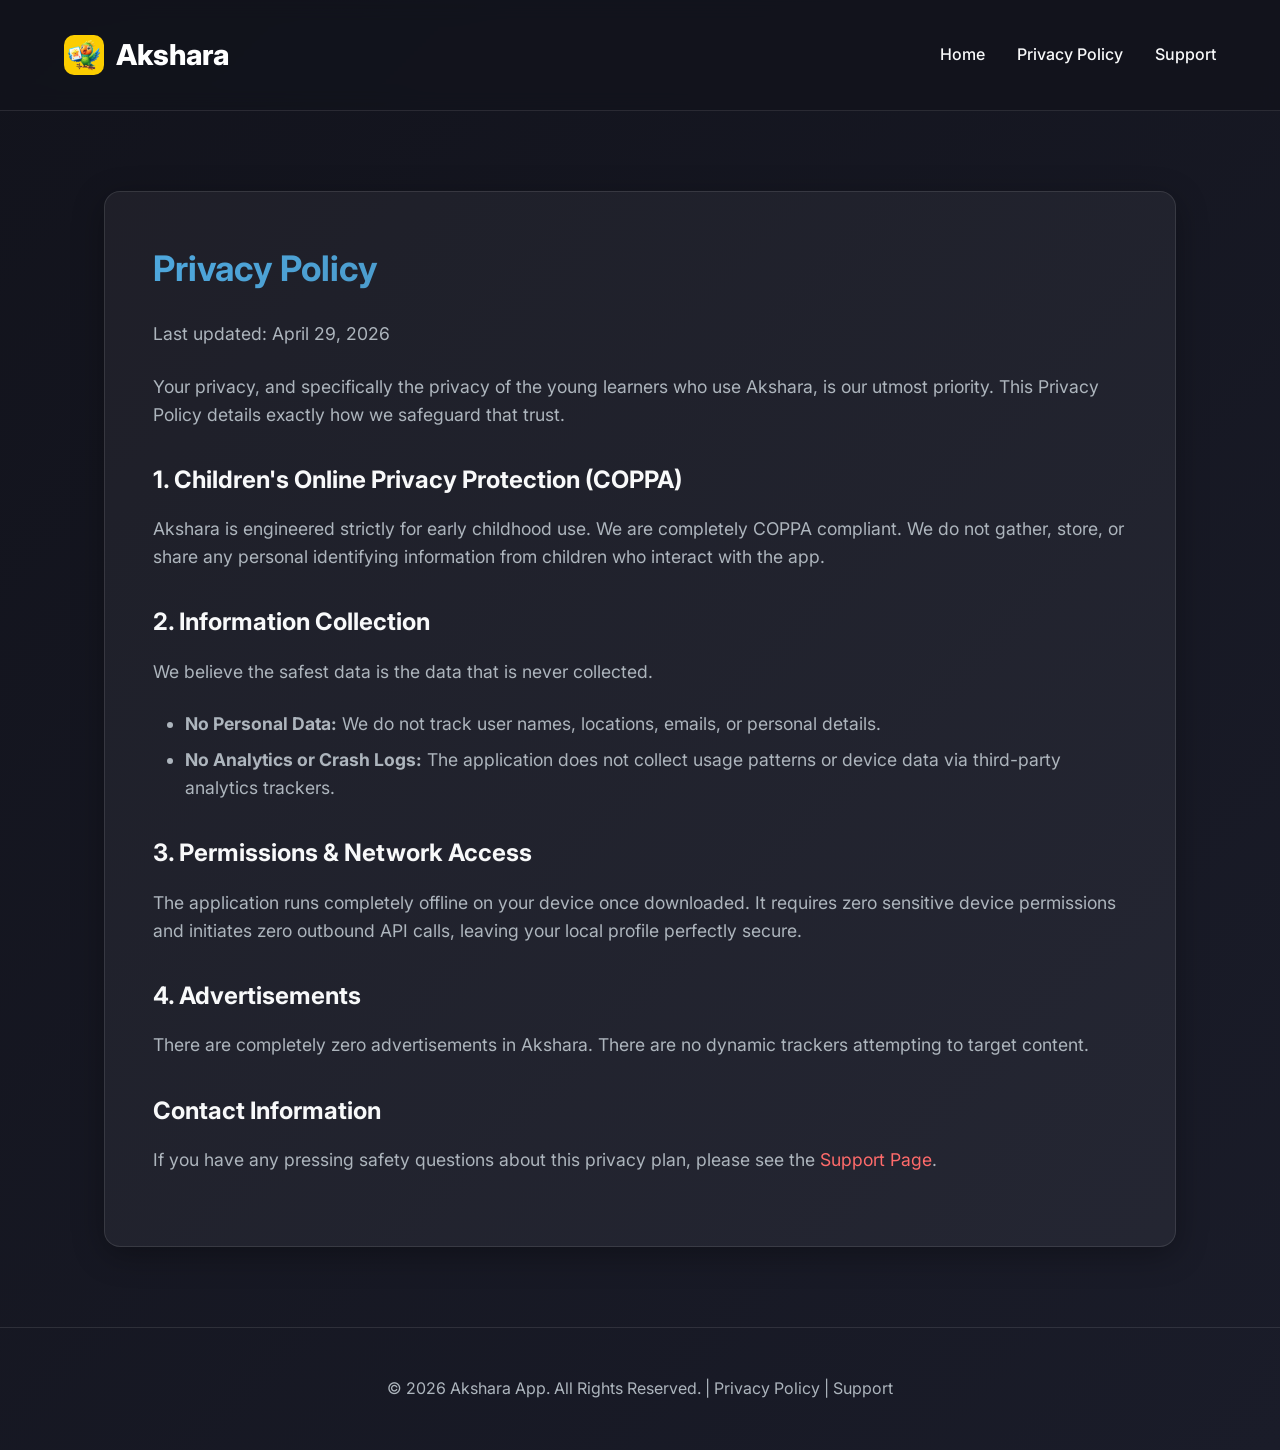
==== privacy.html @ ad1d8354 "feat: added static pages for Akshara app to enable AppStore registration" ====
<!DOCTYPE html>
<html lang="en">
<head>
  <meta charset="UTF-8">
  <meta name="viewport" content="width=device-width, initial-scale=1.0">
  <title>Privacy Policy - Akshara</title>
  <link rel="stylesheet" href="style.css">
  <link rel="preconnect" href="https://fonts.googleapis.com">
  <link rel="preconnect" href="https://fonts.gstatic.com" crossorigin>
  <link href="https://fonts.googleapis.com/css2?family=Inter:wght@400;600;800;900&display=swap" rel="stylesheet">
</head>
<body>

  <header>
    <div class="logo"><img src="AppIcon.png" alt="Akshara App Icon" class="app-icon"> Akshara</div>
    <nav>
      <ul>
        <li><a href="index.html">Home</a></li>
        <li><a href="privacy.html">Privacy Policy</a></li>
        <li><a href="support.html">Support</a></li>
      </ul>
    </nav>
  </header>

  <main class="fade-in">
    <div class="glass-card content">
      <h2>Privacy Policy</h2>
      <p>Last updated: April 29, 2026</p>
      
      <p>Your privacy, and specifically the privacy of the young learners who use Akshara, is our utmost priority. This Privacy Policy details exactly how we safeguard that trust.</p>

      <h3>1. Children's Online Privacy Protection (COPPA)</h3>
      <p>Akshara is engineered strictly for early childhood use. We are completely COPPA compliant. We do not gather, store, or share any personal identifying information from children who interact with the app.</p>

      <h3>2. Information Collection</h3>
      <p>We believe the safest data is the data that is never collected. 
        <ul>
          <li><strong>No Personal Data:</strong> We do not track user names, locations, emails, or personal details.</li>
          <li><strong>No Analytics or Crash Logs:</strong> The application does not collect usage patterns or device data via third-party analytics trackers.</li>
        </ul>
      </p>

      <h3>3. Permissions & Network Access</h3>
      <p>The application runs completely offline on your device once downloaded. It requires zero sensitive device permissions and initiates zero outbound API calls, leaving your local profile perfectly secure.</p>

      <h3>4. Advertisements</h3>
      <p>There are completely zero advertisements in Akshara. There are no dynamic trackers attempting to target content.</p>

      <h3>Contact Information</h3>
      <p>If you have any pressing safety questions about this privacy plan, please see the <a href="support.html" style="color: #FF6B6B;">Support Page</a>.</p>
    </div>
  </main>

  <footer>
    <p>&copy; 2026 Akshara App. All Rights Reserved. | <a href="privacy.html">Privacy Policy</a> | <a href="support.html">Support</a></p>
  </footer>

</body>
</html>
---- style.css ----
:root {
  --font-family: 'Inter', system-ui, -apple-system, sans-serif;
  --bg-gradient: linear-gradient(135deg, #12131C 0%, #1A1C29 100%);
  --accent-color: #E63946;
  --accent-gradient: linear-gradient(135deg, #FF6B6B 0%, #E63946 100%);
  --secondary-color: #457B9D;
  --secondary-gradient: linear-gradient(135deg, #4EA8DE 0%, #457B9D 100%);
  --glass-bg: rgba(255, 255, 255, 0.05);
  --glass-border: rgba(255, 255, 255, 0.1);
  --text-primary: #F8F9FA;
  --text-secondary: #ADB5BD;
  --radius-sm: 8px;
  --radius-md: 16px;
  --radius-lg: 32px;
}

* {
  margin: 0;
  padding: 0;
  box-sizing: border-box;
}

body {
  font-family: var(--font-family);
  background: var(--bg-gradient);
  color: var(--text-primary);
  min-height: 100vh;
  display: flex;
  flex-direction: column;
  line-height: 1.6;
  overflow-x: hidden;
}

a {
  color: inherit;
  text-decoration: none;
}

/* Animations */
@keyframes fadeIn {
  from { opacity: 0; transform: translateY(20px); }
  to { opacity: 1; transform: translateY(0); }
}

@keyframes pulse {
  0% { transform: scale(1); }
  50% { transform: scale(1.05); }
  100% { transform: scale(1); }
}

.fade-in {
  animation: fadeIn 0.8s ease forwards;
}

/* Header/Navigation */
header {
  padding: 2rem 5%;
  display: flex;
  justify-content: space-between;
  align-items: center;
  border-bottom: 1px solid var(--glass-border);
  backdrop-filter: blur(10px);
  position: sticky;
  top: 0;
  z-index: 100;
  background: rgba(18, 19, 28, 0.8);
}

.logo {
  font-size: 1.8rem;
  font-weight: 800;
  color: #FFF;
  display: flex;
  align-items: center;
  gap: 0.75rem;
}

.app-icon {
  width: 40px;
  height: 40px;
  border-radius: 10px;
  object-fit: cover;
}

.hero-screenshot {
  max-width: 100%;
  width: 320px;
  border-radius: 20px;
  box-shadow: 0 20px 40px rgba(0, 0, 0, 0.4);
  margin-top: 3rem;
  border: 4px solid var(--glass-border);
  transition: transform 0.3s ease;
}

.hero-screenshot:hover {
  transform: translateY(-5px);
}

nav ul {
  display: flex;
  gap: 2rem;
  list-style: none;
}

nav a {
  font-weight: 500;
  transition: color 0.3s ease;
}

nav a:hover {
  color: #FF6B6B;
}

/* Main Layout */
main {
  flex: 1;
  width: 100%;
  max-width: 1200px;
  margin: 0 auto;
  padding: 3rem 5%;
}

/* Hero Section (Landing Page) */
.hero {
  display: flex;
  flex-direction: column;
  align-items: center;
  text-align: center;
  padding: 4rem 0;
}

.hero h1 {
  font-size: 3.5rem;
  font-weight: 900;
  margin-bottom: 1.5rem;
  line-height: 1.2;
}

.hero p {
  font-size: 1.25rem;
  color: var(--text-secondary);
  max-width: 700px;
  margin-bottom: 2.5rem;
}

/* CTA Buttons */
.cta-button {
  display: inline-flex;
  align-items: center;
  gap: 0.75rem;
  background: var(--accent-gradient);
  color: #FFF;
  padding: 1rem 2.5rem;
  border-radius: var(--radius-lg);
  font-size: 1.1rem;
  font-weight: 600;
  border: none;
  cursor: pointer;
  box-shadow: 0 4px 15px rgba(230, 57, 70, 0.4);
  transition: all 0.3s ease;
}

.cta-button:hover {
  transform: translateY(-3px) scale(1.02);
  box-shadow: 0 8px 25px rgba(230, 57, 70, 0.6);
}

/* Glassmorphic Cards (Features, Policies) */
.glass-card {
  background: var(--glass-bg);
  border: 1px solid var(--glass-border);
  backdrop-filter: blur(20px);
  border-radius: var(--radius-md);
  padding: 3rem;
  margin-top: 2rem;
  margin-bottom: 2rem;
  box-shadow: 0 8px 32px 0 rgba(0, 0, 0, 0.3);
}

/* Grid Layouts */
.features-grid {
  display: grid;
  grid-template-columns: repeat(auto-fit, minmax(280px, 1fr));
  gap: 2rem;
  width: 100%;
  margin-top: 3rem;
}

.feature-card {
  background: rgba(255, 255, 255, 0.03);
  border: 1px solid var(--glass-border);
  border-radius: var(--radius-md);
  padding: 2.5rem;
  text-align: center;
  transition: transform 0.3s ease, border-color 0.3s ease;
}

.feature-card:hover {
  transform: translateY(-10px);
  border-color: rgba(255, 255, 255, 0.2);
}

.feature-icon {
  font-size: 3rem;
  margin-bottom: 1rem;
}

.feature-card h3 {
  margin-bottom: 0.75rem;
  font-size: 1.5rem;
}

.feature-card p {
  color: var(--text-secondary);
}

/* Content Styling (Privacy, Terms, Support) */
.content h2 {
  font-size: 2.2rem;
  margin-bottom: 1.5rem;
  background: var(--secondary-gradient);
  -webkit-background-clip: text;
  -webkit-text-fill-color: transparent;
}

.content h3 {
  font-size: 1.5rem;
  margin-top: 2rem;
  margin-bottom: 1rem;
}

.content p, .content ul {
  margin-bottom: 1.5rem;
  color: var(--text-secondary);
  font-size: 1.1rem;
}

.content ul {
  padding-left: 2rem;
}

.content li {
  margin-bottom: 0.5rem;
}

/* Contact Info (Support) */
.contact-info {
  display: flex;
  flex-direction: column;
  gap: 1rem;
  margin-top: 2rem;
}

.contact-item {
  display: flex;
  align-items: center;
  gap: 1rem;
  font-size: 1.1rem;
}

.contact-item span {
  font-size: 1.5rem;
}

/* Footer */
footer {
  padding: 3rem 5%;
  text-align: center;
  color: var(--text-secondary);
  border-top: 1px solid var(--glass-border);
  margin-top: auto;
}

/* Responsive */
@media (max-width: 768px) {
  header {
    flex-direction: column;
    gap: 1.5rem;
    padding: 1.5rem 5%;
  }
  
  .hero h1 {
    font-size: 2.5rem;
  }
}

/* Screenshots Carousel */
.screenshots-container {
  width: 100%;
  margin: 4rem 0;
  text-align: center;
}

.screenshots-container h2 {
  font-size: 2.2rem;
  margin-bottom: 2rem;
  background: var(--secondary-gradient);
  -webkit-background-clip: text;
  -webkit-text-fill-color: transparent;
}

.screenshots-scroll {
  display: flex;
  gap: 24px;
  overflow-x: auto;
  padding: 20px 5%;
  scroll-snap-type: x mandatory;
  -webkit-overflow-scrolling: touch;
  scrollbar-width: none; /* Firefox */
}

.screenshots-scroll::-webkit-scrollbar {
  display: none; /* Chrome/Safari */
}

.screenshot-item {
  flex: 0 0 auto;
  width: 280px;
  scroll-snap-align: start;
}

.screenshot-item img {
  width: 100%;
  border-radius: 24px;
  border: 4px solid var(--glass-border);
  box-shadow: 0 15px 35px rgba(0, 0, 0, 0.4);
  transition: transform 0.3s ease;
}

.screenshot-item img:hover {
  transform: scale(1.02);
}

@media (max-width: 768px) {
  .screenshot-item {
    width: 240px;
  }
}
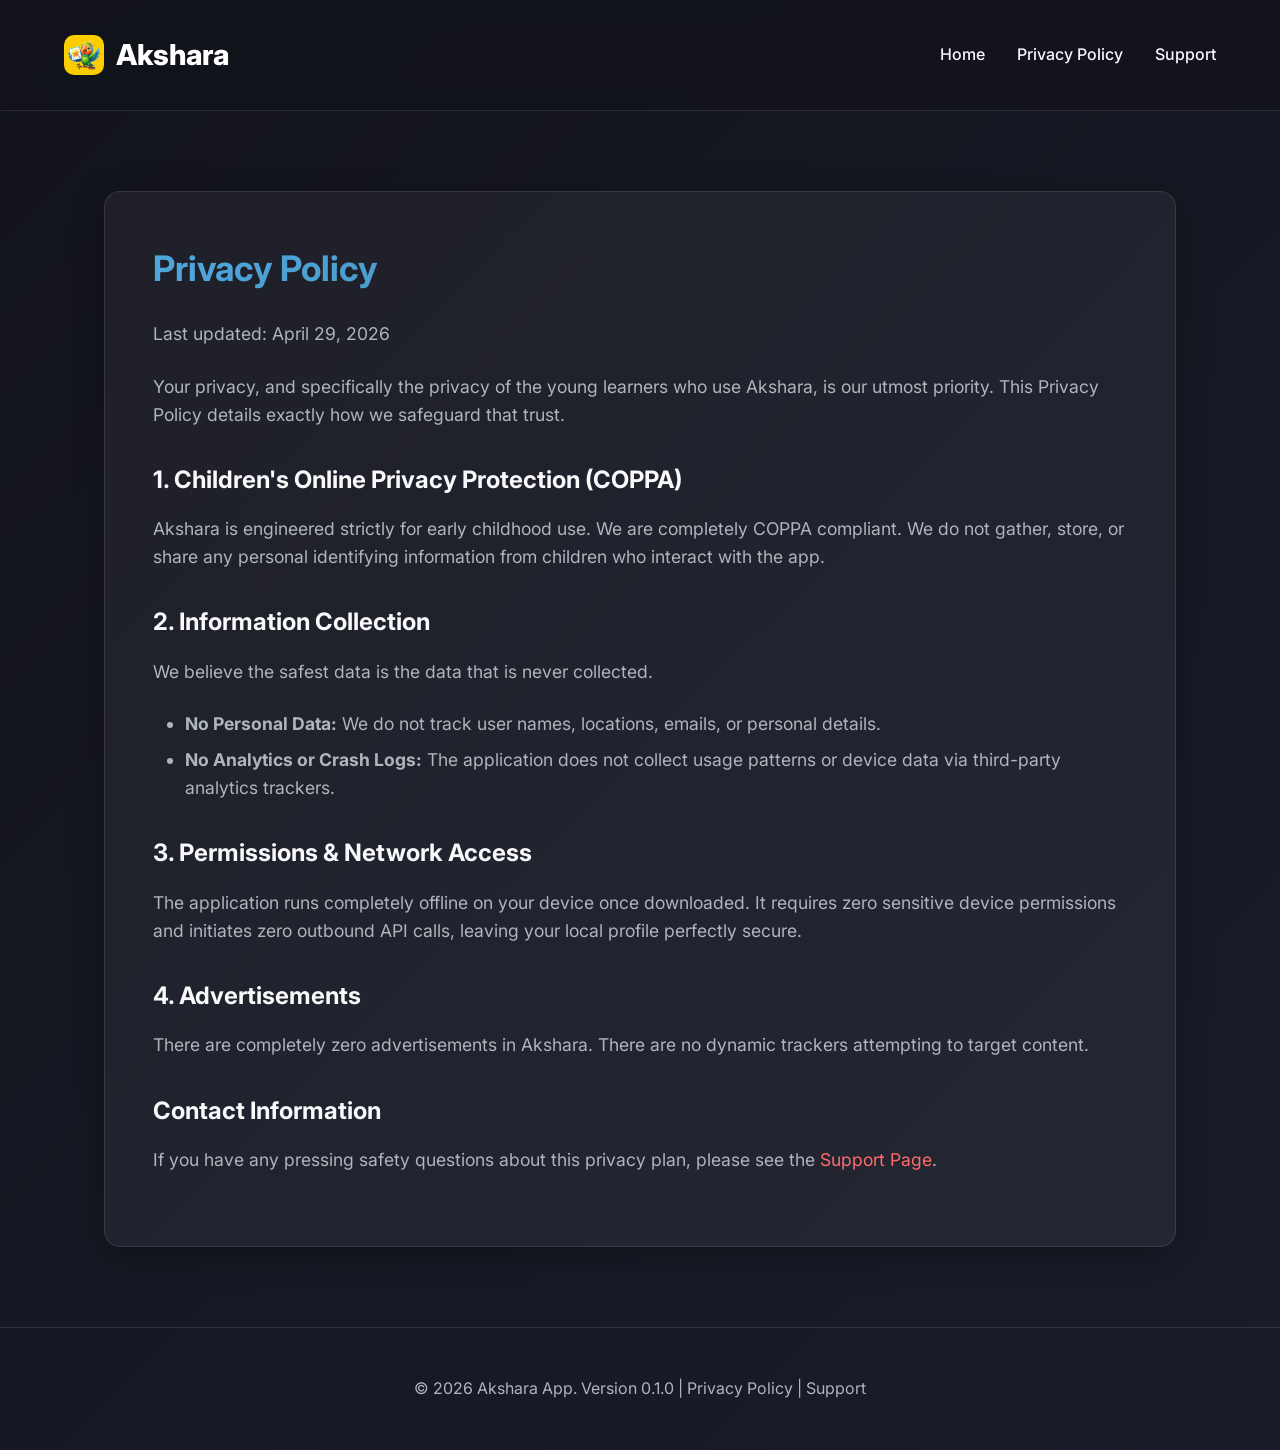
==== commit abca8293: "chore: added version information for the app" ====
--- a/privacy.html
+++ b/privacy.html
@@ -52,7 +52,7 @@
   </main>
 
   <footer>
-    <p>&copy; 2026 Akshara App. All Rights Reserved. | <a href="privacy.html">Privacy Policy</a> | <a href="support.html">Support</a></p>
+    <p>&copy; 2026 Akshara App. Version 0.1.0 | <a href="privacy.html">Privacy Policy</a> | <a href="support.html">Support</a></p>
   </footer>
 
 </body>
